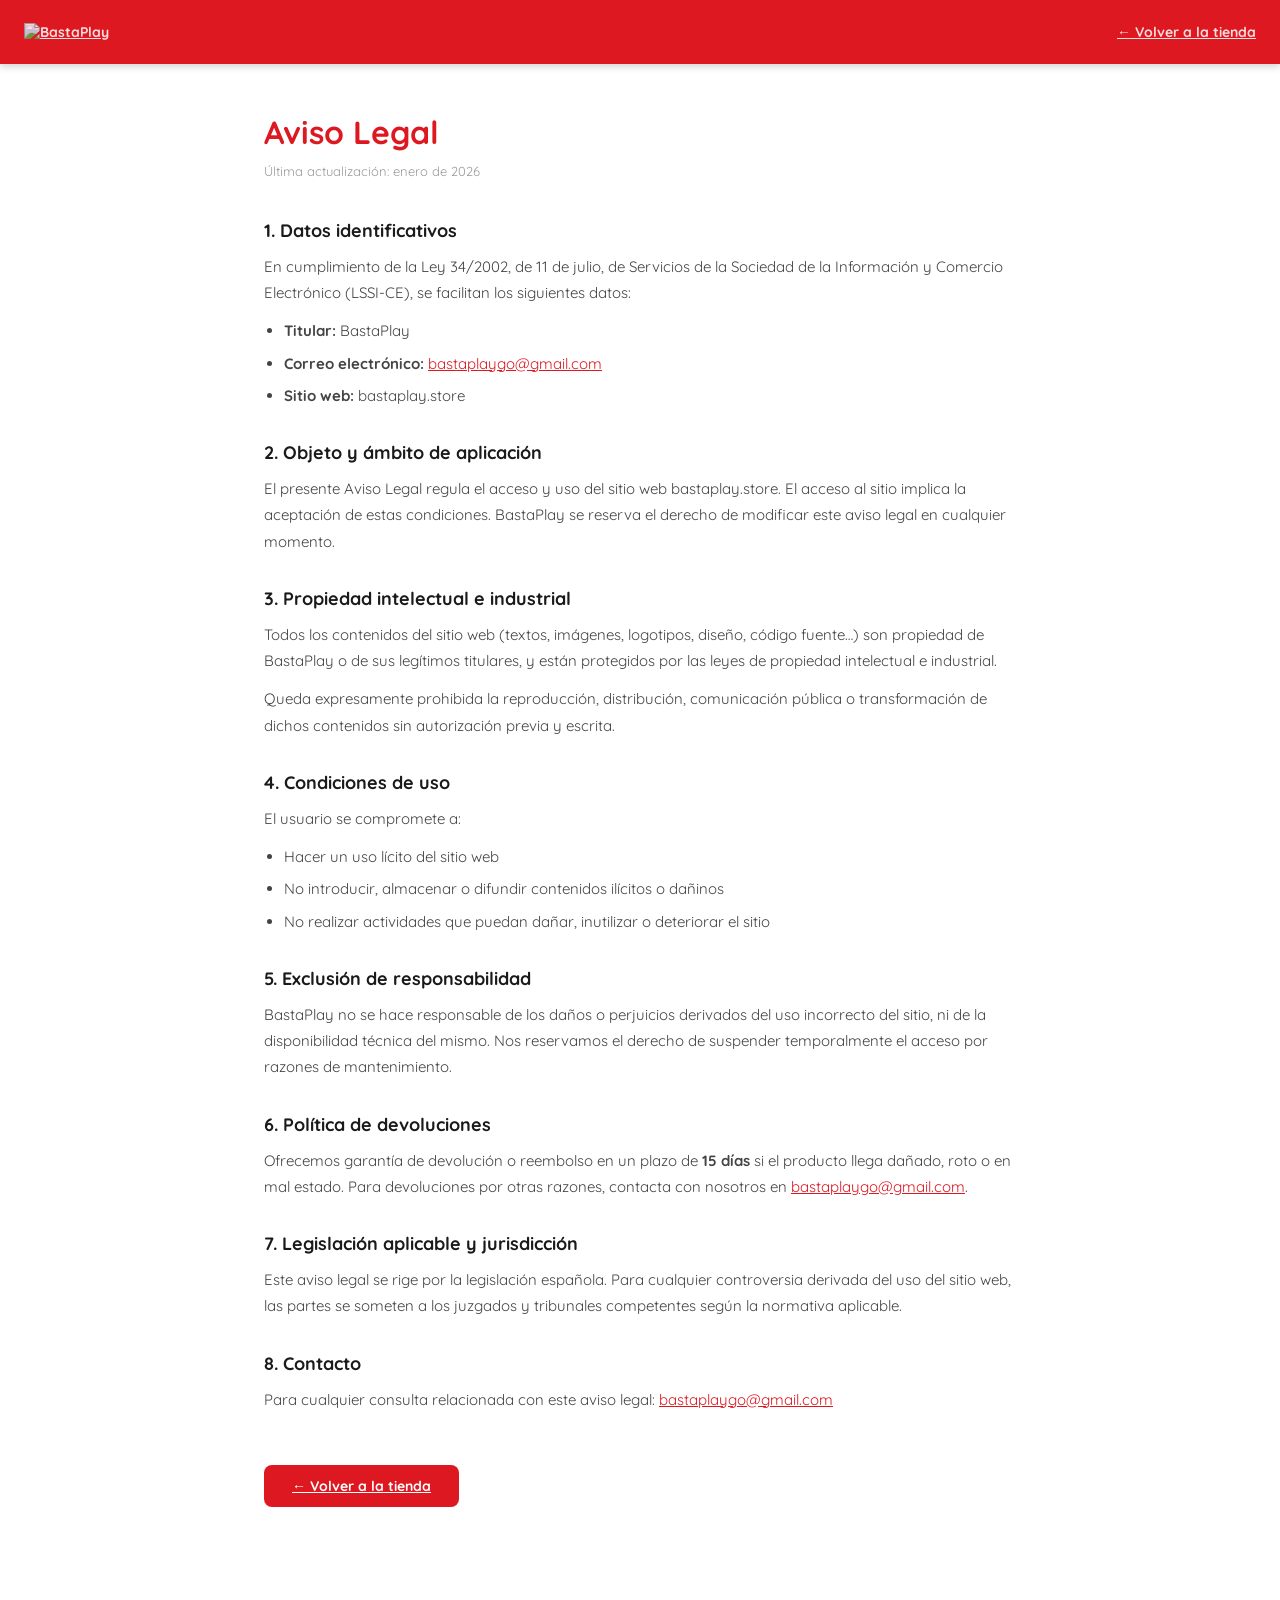
==== aviso-legal.html @ 4d79ebdb "Add files via upload" ====
<!DOCTYPE html>
<html lang="es">
<head>
  <meta charset="UTF-8">
  <meta name="viewport" content="width=device-width, initial-scale=1.0">
  <title>Aviso Legal – BastaPlay</title>
  <link rel="icon" href="https://bastaplay.store/cdn/shop/files/favicon_basta.png">
  <link rel="preconnect" href="https://fonts.googleapis.com">
  <link href="https://fonts.googleapis.com/css2?family=Quicksand:wght@400;500;600;700&display=swap" rel="stylesheet">
  <style>
    * { box-sizing: border-box; margin: 0; padding: 0; }
    body { font-family: 'Quicksand', sans-serif; background: #fff; color: #1a1a1a; }
    header { background: #DD1820; padding: 0 24px; height: 64px; display: flex; align-items: center; justify-content: space-between; position: sticky; top: 0; z-index: 100; box-shadow: 0 2px 8px rgba(0,0,0,0.2); }
    header img { height: 42px; object-fit: contain; }
    header a { color: #fff; font-size: 14px; font-weight: 700; opacity: 0.85; }
    header a:hover { opacity: 1; }
    .content { max-width: 800px; margin: 48px auto; padding: 0 24px 80px; }
    h1 { font-size: 32px; font-weight: 700; color: #DD1820; margin-bottom: 8px; }
    .updated { font-size: 13px; color: #999; margin-bottom: 36px; }
    h2 { font-size: 18px; font-weight: 700; margin: 32px 0 12px; color: #1a1a1a; }
    p { font-size: 15px; line-height: 1.75; color: #444; margin-bottom: 12px; }
    ul { margin: 10px 0 14px 20px; }
    ul li { font-size: 15px; line-height: 1.75; color: #444; margin-bottom: 6px; }
    a { color: #DD1820; }
    .back-btn { display: inline-block; margin-top: 40px; background: #DD1820; color: #fff; padding: 12px 28px; border-radius: 8px; font-weight: 700; font-size: 14px; }
  </style>
</head>
<body>
  <header>
    <a href="index.html"><img src="https://bastaplay.store/cdn/shop/files/basta_v3_web.png" alt="BastaPlay"></a>
    <a href="index.html">← Volver a la tienda</a>
  </header>
  <div class="content">
    <h1>Aviso Legal</h1>
    <p class="updated">Última actualización: enero de 2026</p>

    <h2>1. Datos identificativos</h2>
    <p>En cumplimiento de la Ley 34/2002, de 11 de julio, de Servicios de la Sociedad de la Información y Comercio Electrónico (LSSI-CE), se facilitan los siguientes datos:</p>
    <ul>
      <li><strong>Titular:</strong> BastaPlay</li>
      <li><strong>Correo electrónico:</strong> <a href="mailto:bastaplaygo@gmail.com">bastaplaygo@gmail.com</a></li>
      <li><strong>Sitio web:</strong> bastaplay.store</li>
    </ul>

    <h2>2. Objeto y ámbito de aplicación</h2>
    <p>El presente Aviso Legal regula el acceso y uso del sitio web bastaplay.store. El acceso al sitio implica la aceptación de estas condiciones. BastaPlay se reserva el derecho de modificar este aviso legal en cualquier momento.</p>

    <h2>3. Propiedad intelectual e industrial</h2>
    <p>Todos los contenidos del sitio web (textos, imágenes, logotipos, diseño, código fuente…) son propiedad de BastaPlay o de sus legítimos titulares, y están protegidos por las leyes de propiedad intelectual e industrial.</p>
    <p>Queda expresamente prohibida la reproducción, distribución, comunicación pública o transformación de dichos contenidos sin autorización previa y escrita.</p>

    <h2>4. Condiciones de uso</h2>
    <p>El usuario se compromete a:</p>
    <ul>
      <li>Hacer un uso lícito del sitio web</li>
      <li>No introducir, almacenar o difundir contenidos ilícitos o dañinos</li>
      <li>No realizar actividades que puedan dañar, inutilizar o deteriorar el sitio</li>
    </ul>

    <h2>5. Exclusión de responsabilidad</h2>
    <p>BastaPlay no se hace responsable de los daños o perjuicios derivados del uso incorrecto del sitio, ni de la disponibilidad técnica del mismo. Nos reservamos el derecho de suspender temporalmente el acceso por razones de mantenimiento.</p>

    <h2>6. Política de devoluciones</h2>
    <p>Ofrecemos garantía de devolución o reembolso en un plazo de <strong>15 días</strong> si el producto llega dañado, roto o en mal estado. Para devoluciones por otras razones, contacta con nosotros en <a href="mailto:bastaplaygo@gmail.com">bastaplaygo@gmail.com</a>.</p>

    <h2>7. Legislación aplicable y jurisdicción</h2>
    <p>Este aviso legal se rige por la legislación española. Para cualquier controversia derivada del uso del sitio web, las partes se someten a los juzgados y tribunales competentes según la normativa aplicable.</p>

    <h2>8. Contacto</h2>
    <p>Para cualquier consulta relacionada con este aviso legal: <a href="mailto:bastaplaygo@gmail.com">bastaplaygo@gmail.com</a></p>

    <a class="back-btn" href="index.html">← Volver a la tienda</a>
  </div>
</body>
</html>
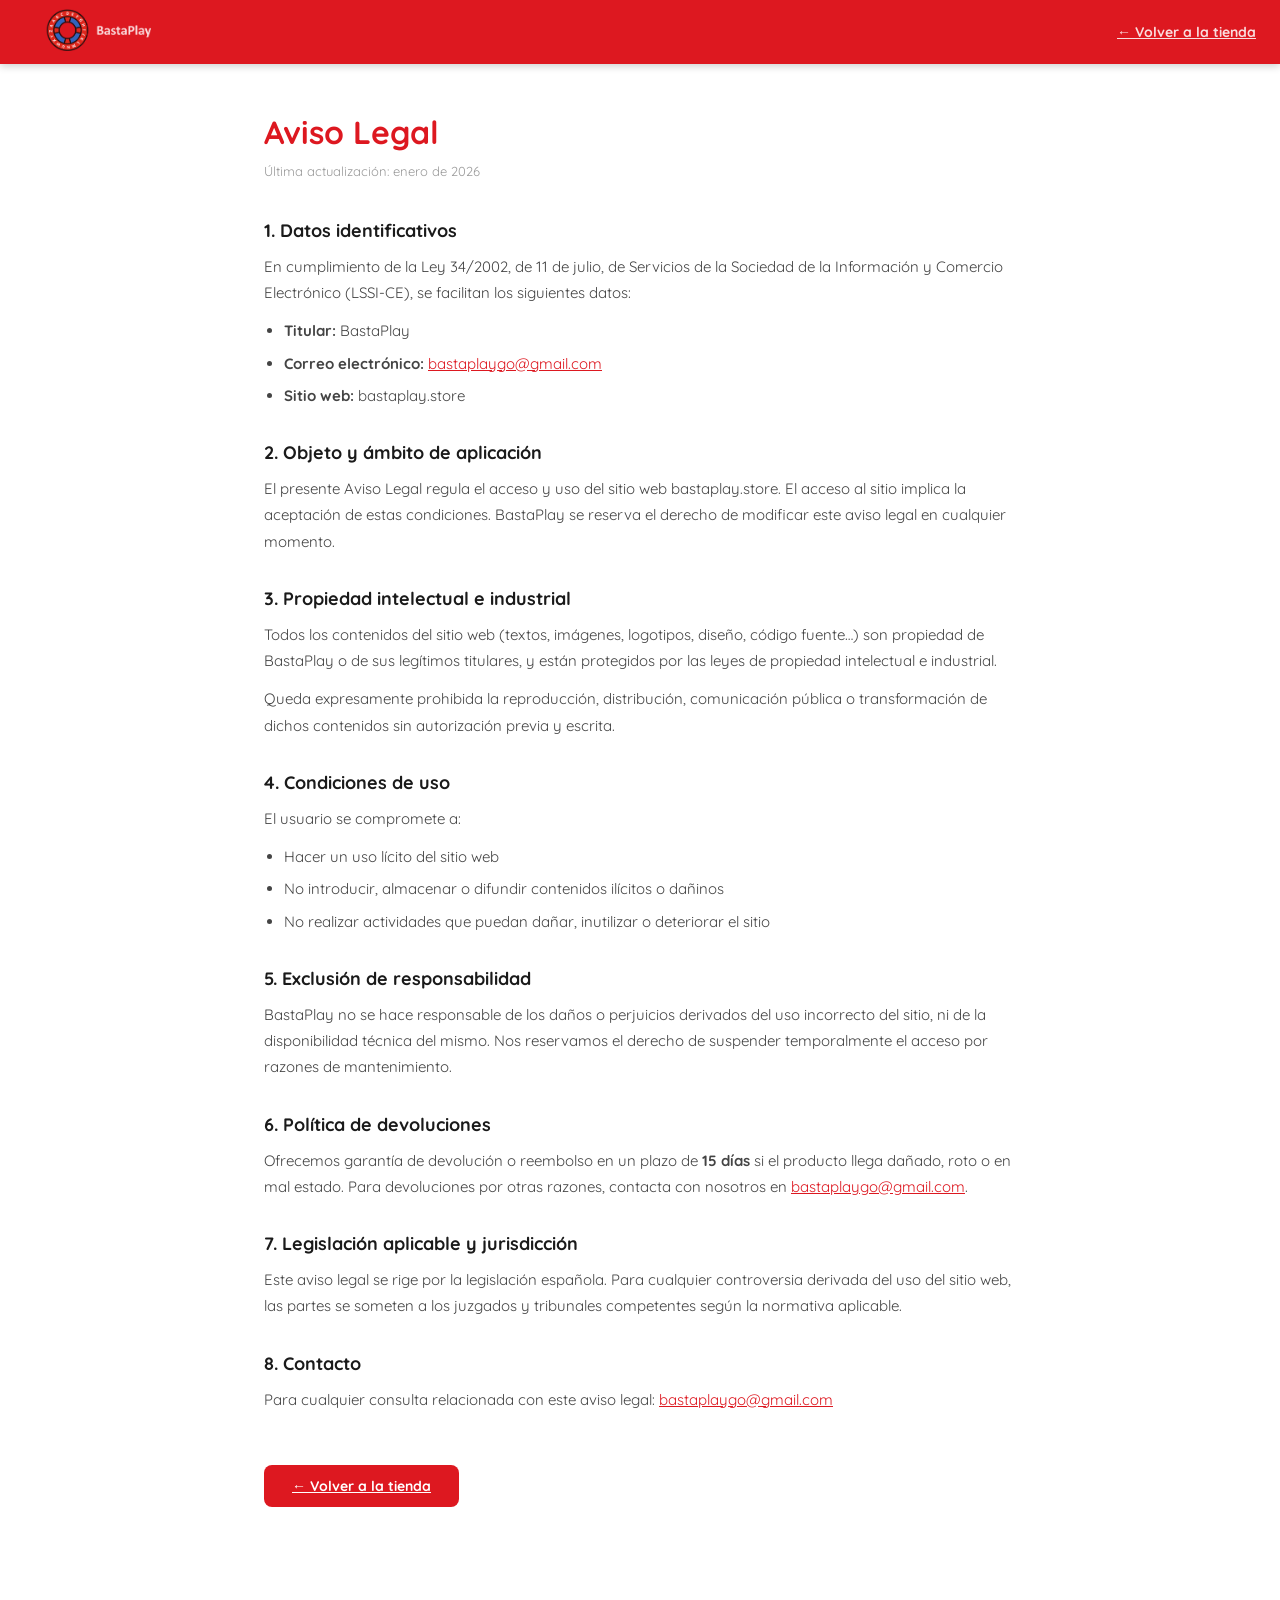
==== commit 58790cac: "Update aviso-legal.html" ====
--- a/aviso-legal.html
+++ b/aviso-legal.html
@@ -4,7 +4,7 @@
   <meta charset="UTF-8">
   <meta name="viewport" content="width=device-width, initial-scale=1.0">
   <title>Aviso Legal – BastaPlay</title>
-  <link rel="icon" href="https://bastaplay.store/cdn/shop/files/favicon_basta.png">
+  <link rel="icon" href="fotos/favicon.png">
   <link rel="preconnect" href="https://fonts.googleapis.com">
   <link href="https://fonts.googleapis.com/css2?family=Quicksand:wght@400;500;600;700&display=swap" rel="stylesheet">
   <style>
@@ -27,7 +27,7 @@
 </head>
 <body>
   <header>
-    <a href="index.html"><img src="https://bastaplay.store/cdn/shop/files/basta_v3_web.png" alt="BastaPlay"></a>
+    <a href="index.html"><img src="fotos/logo.png" alt="BastaPlay"></a>
     <a href="index.html">← Volver a la tienda</a>
   </header>
   <div class="content">
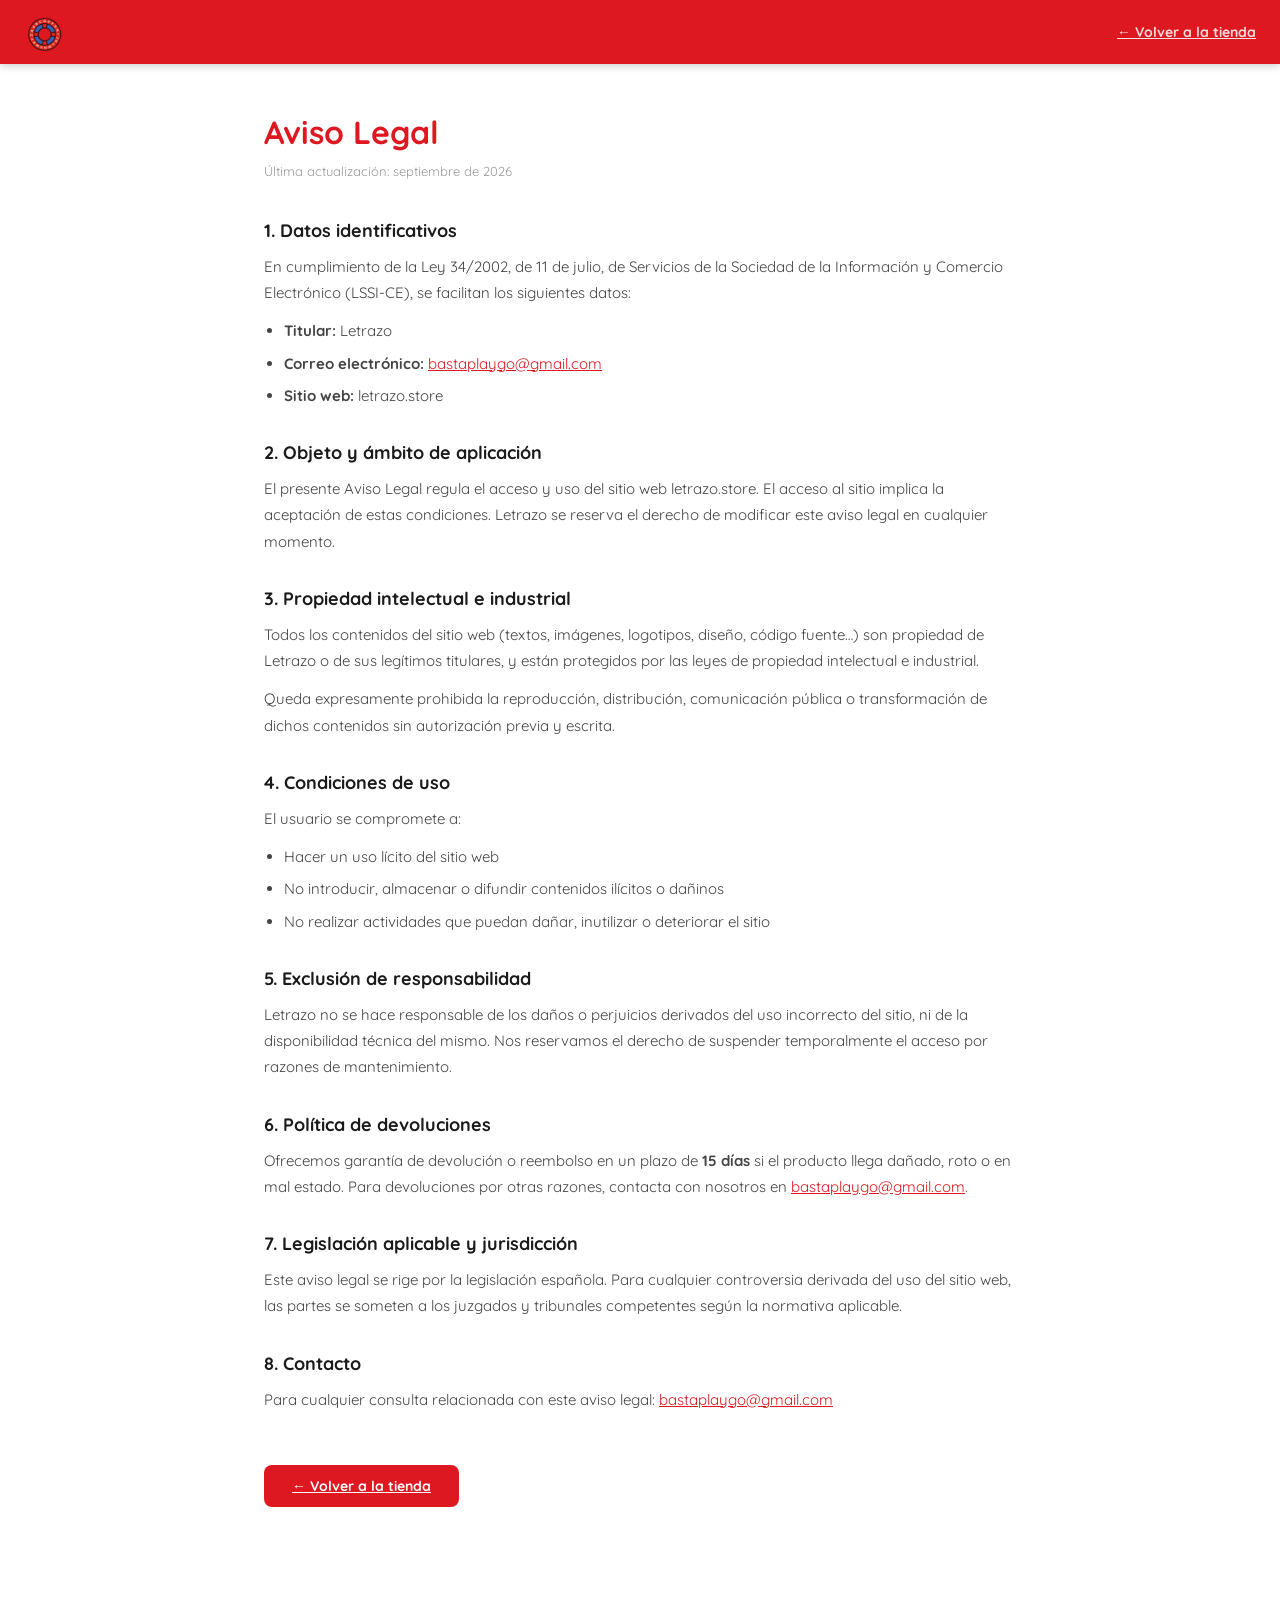
==== commit b64de3fe: "Rebrand site to Letrazo and update product gallery" ====
--- a/aviso-legal.html
+++ b/aviso-legal.html
@@ -3,7 +3,7 @@
 <head>
   <meta charset="UTF-8">
   <meta name="viewport" content="width=device-width, initial-scale=1.0">
-  <title>Aviso Legal – BastaPlay</title>
+  <title>Aviso Legal – Letrazo</title>
   <link rel="icon" href="fotos/favicon.png">
   <link rel="preconnect" href="https://fonts.googleapis.com">
   <link href="https://fonts.googleapis.com/css2?family=Quicksand:wght@400;500;600;700&display=swap" rel="stylesheet">
@@ -27,26 +27,26 @@
 </head>
 <body>
   <header>
-    <a href="index.html"><img src="fotos/logo.png" alt="BastaPlay"></a>
+    <a href="index.html"><img src="fotos/favicon.png" alt="Letrazo"></a>
     <a href="index.html">← Volver a la tienda</a>
   </header>
   <div class="content">
     <h1>Aviso Legal</h1>
-    <p class="updated">Última actualización: enero de 2026</p>
+    <p class="updated">Última actualización: septiembre de 2026</p>
 
     <h2>1. Datos identificativos</h2>
     <p>En cumplimiento de la Ley 34/2002, de 11 de julio, de Servicios de la Sociedad de la Información y Comercio Electrónico (LSSI-CE), se facilitan los siguientes datos:</p>
     <ul>
-      <li><strong>Titular:</strong> BastaPlay</li>
+      <li><strong>Titular:</strong> Letrazo</li>
       <li><strong>Correo electrónico:</strong> <a href="mailto:bastaplaygo@gmail.com">bastaplaygo@gmail.com</a></li>
-      <li><strong>Sitio web:</strong> bastaplay.store</li>
+      <li><strong>Sitio web:</strong> letrazo.store</li>
     </ul>
 
     <h2>2. Objeto y ámbito de aplicación</h2>
-    <p>El presente Aviso Legal regula el acceso y uso del sitio web bastaplay.store. El acceso al sitio implica la aceptación de estas condiciones. BastaPlay se reserva el derecho de modificar este aviso legal en cualquier momento.</p>
+    <p>El presente Aviso Legal regula el acceso y uso del sitio web letrazo.store. El acceso al sitio implica la aceptación de estas condiciones. Letrazo se reserva el derecho de modificar este aviso legal en cualquier momento.</p>
 
     <h2>3. Propiedad intelectual e industrial</h2>
-    <p>Todos los contenidos del sitio web (textos, imágenes, logotipos, diseño, código fuente…) son propiedad de BastaPlay o de sus legítimos titulares, y están protegidos por las leyes de propiedad intelectual e industrial.</p>
+    <p>Todos los contenidos del sitio web (textos, imágenes, logotipos, diseño, código fuente…) son propiedad de Letrazo o de sus legítimos titulares, y están protegidos por las leyes de propiedad intelectual e industrial.</p>
     <p>Queda expresamente prohibida la reproducción, distribución, comunicación pública o transformación de dichos contenidos sin autorización previa y escrita.</p>
 
     <h2>4. Condiciones de uso</h2>
@@ -58,7 +58,7 @@
     </ul>
 
     <h2>5. Exclusión de responsabilidad</h2>
-    <p>BastaPlay no se hace responsable de los daños o perjuicios derivados del uso incorrecto del sitio, ni de la disponibilidad técnica del mismo. Nos reservamos el derecho de suspender temporalmente el acceso por razones de mantenimiento.</p>
+    <p>Letrazo no se hace responsable de los daños o perjuicios derivados del uso incorrecto del sitio, ni de la disponibilidad técnica del mismo. Nos reservamos el derecho de suspender temporalmente el acceso por razones de mantenimiento.</p>
 
     <h2>6. Política de devoluciones</h2>
     <p>Ofrecemos garantía de devolución o reembolso en un plazo de <strong>15 días</strong> si el producto llega dañado, roto o en mal estado. Para devoluciones por otras razones, contacta con nosotros en <a href="mailto:bastaplaygo@gmail.com">bastaplaygo@gmail.com</a>.</p>
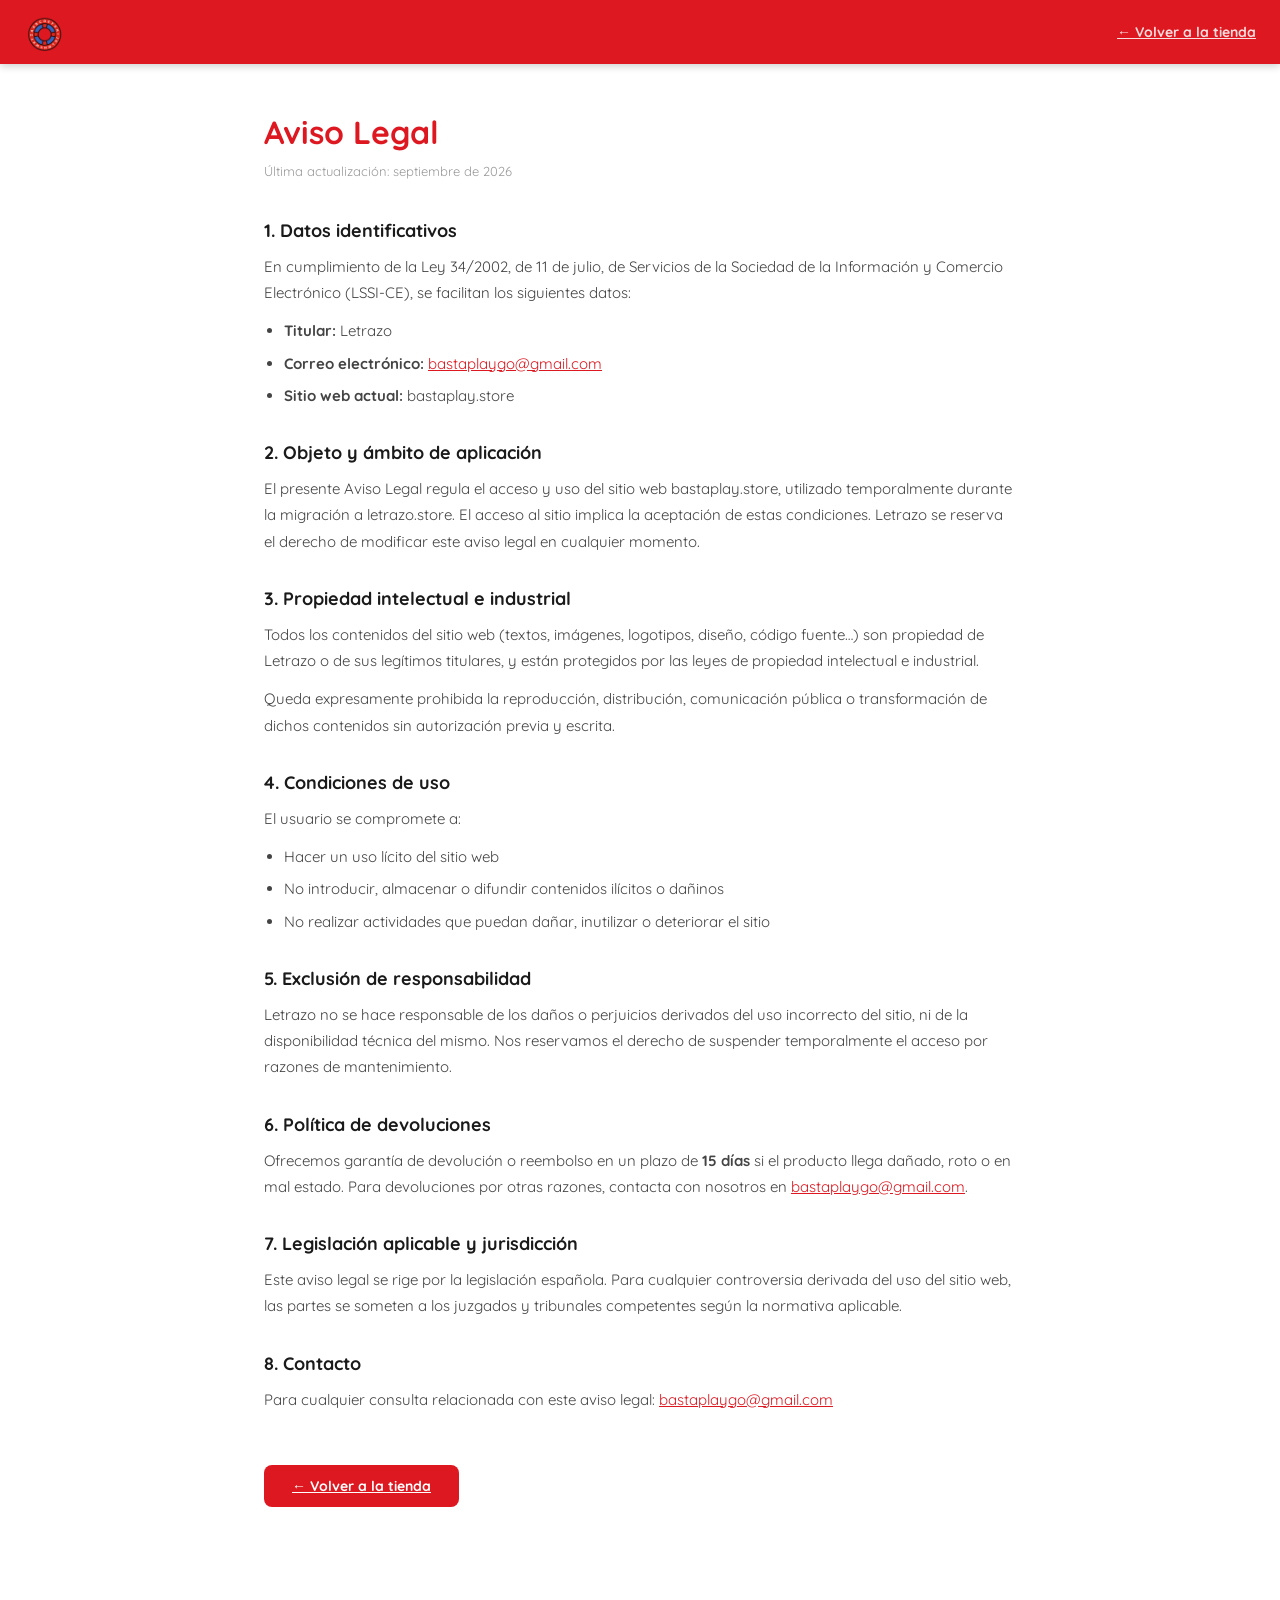
==== commit 7de156f9: "Keep existing domain during Letrazo preview" ====
--- a/aviso-legal.html
+++ b/aviso-legal.html
@@ -39,11 +39,11 @@
     <ul>
       <li><strong>Titular:</strong> Letrazo</li>
       <li><strong>Correo electrónico:</strong> <a href="mailto:bastaplaygo@gmail.com">bastaplaygo@gmail.com</a></li>
-      <li><strong>Sitio web:</strong> letrazo.store</li>
+      <li><strong>Sitio web actual:</strong> bastaplay.store</li>
     </ul>
 
     <h2>2. Objeto y ámbito de aplicación</h2>
-    <p>El presente Aviso Legal regula el acceso y uso del sitio web letrazo.store. El acceso al sitio implica la aceptación de estas condiciones. Letrazo se reserva el derecho de modificar este aviso legal en cualquier momento.</p>
+    <p>El presente Aviso Legal regula el acceso y uso del sitio web bastaplay.store, utilizado temporalmente durante la migración a letrazo.store. El acceso al sitio implica la aceptación de estas condiciones. Letrazo se reserva el derecho de modificar este aviso legal en cualquier momento.</p>
 
     <h2>3. Propiedad intelectual e industrial</h2>
     <p>Todos los contenidos del sitio web (textos, imágenes, logotipos, diseño, código fuente…) son propiedad de Letrazo o de sus legítimos titulares, y están protegidos por las leyes de propiedad intelectual e industrial.</p>
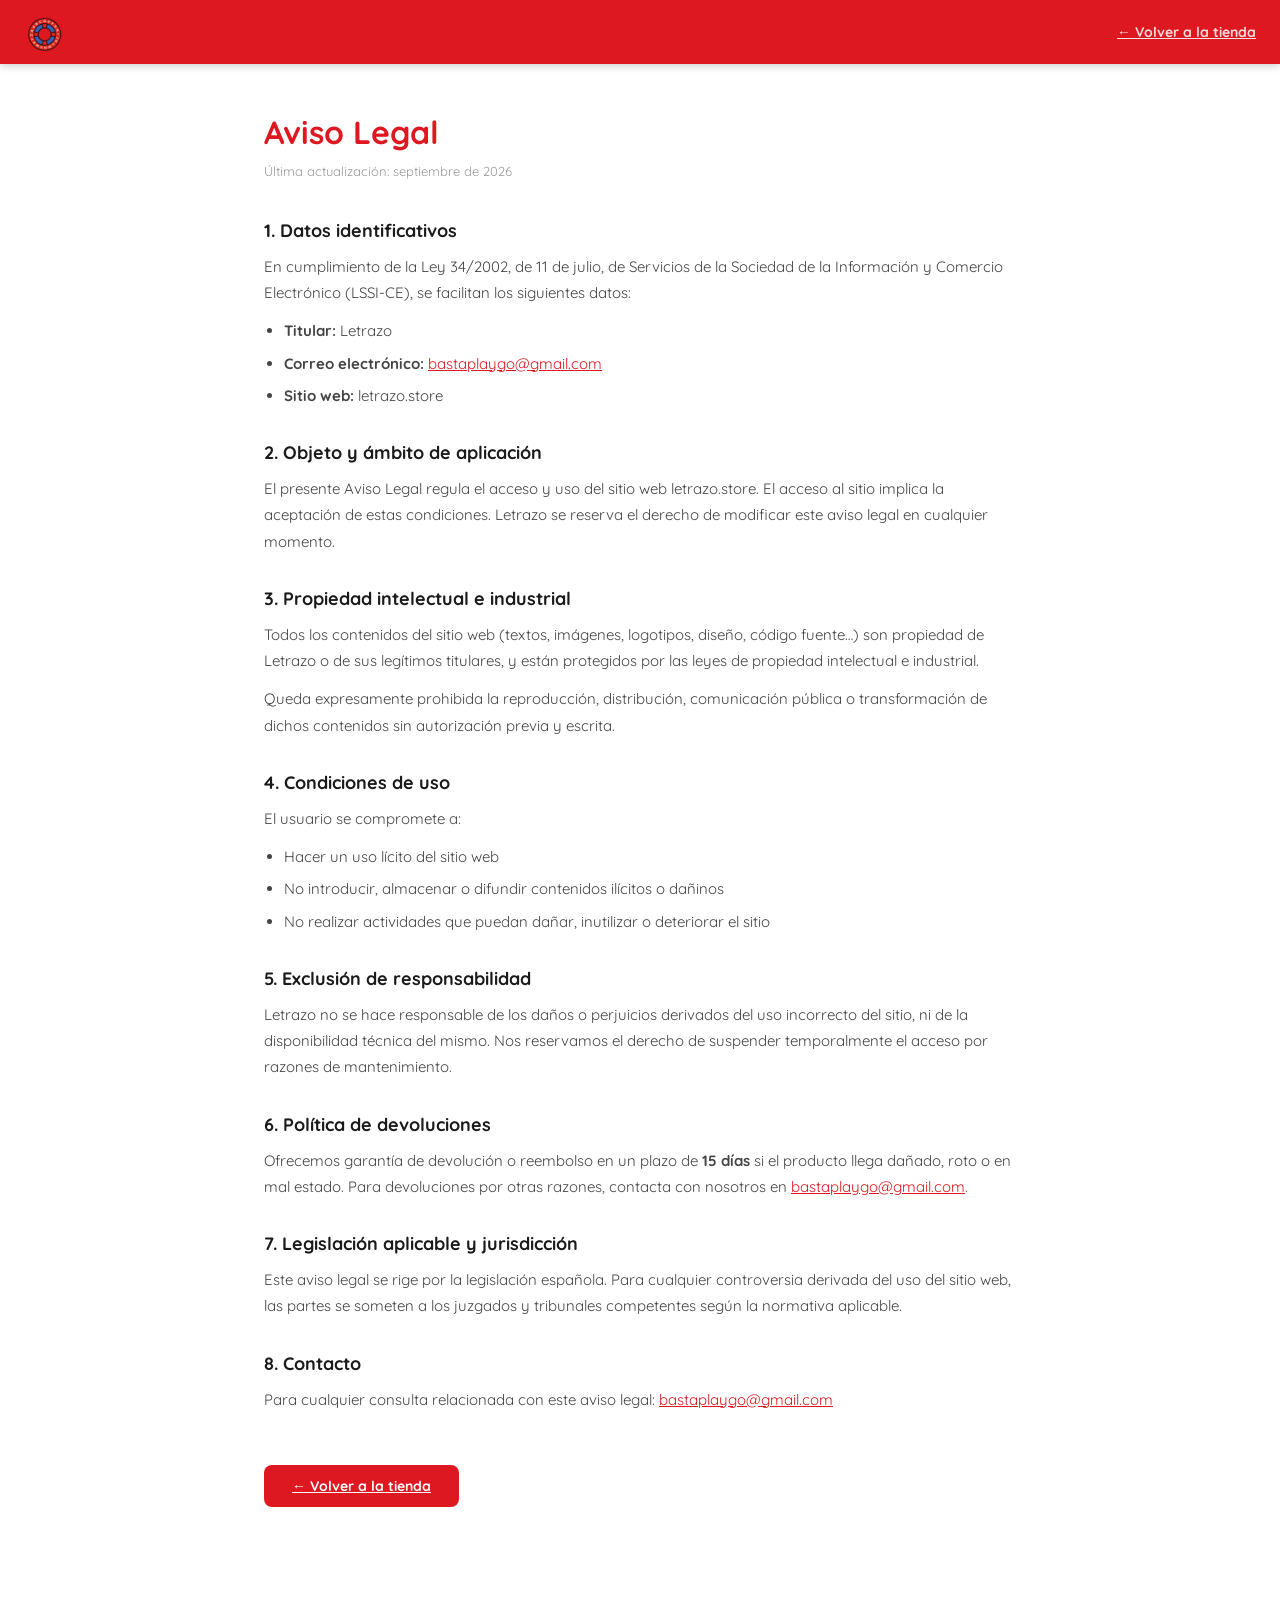
==== commit b3071d02: "Switch site domain to letrazo.store" ====
--- a/aviso-legal.html
+++ b/aviso-legal.html
@@ -39,11 +39,11 @@
     <ul>
       <li><strong>Titular:</strong> Letrazo</li>
       <li><strong>Correo electrónico:</strong> <a href="mailto:bastaplaygo@gmail.com">bastaplaygo@gmail.com</a></li>
-      <li><strong>Sitio web actual:</strong> bastaplay.store</li>
+      <li><strong>Sitio web:</strong> letrazo.store</li>
     </ul>
 
     <h2>2. Objeto y ámbito de aplicación</h2>
-    <p>El presente Aviso Legal regula el acceso y uso del sitio web bastaplay.store, utilizado temporalmente durante la migración a letrazo.store. El acceso al sitio implica la aceptación de estas condiciones. Letrazo se reserva el derecho de modificar este aviso legal en cualquier momento.</p>
+    <p>El presente Aviso Legal regula el acceso y uso del sitio web letrazo.store. El acceso al sitio implica la aceptación de estas condiciones. Letrazo se reserva el derecho de modificar este aviso legal en cualquier momento.</p>
 
     <h2>3. Propiedad intelectual e industrial</h2>
     <p>Todos los contenidos del sitio web (textos, imágenes, logotipos, diseño, código fuente…) son propiedad de Letrazo o de sus legítimos titulares, y están protegidos por las leyes de propiedad intelectual e industrial.</p>
